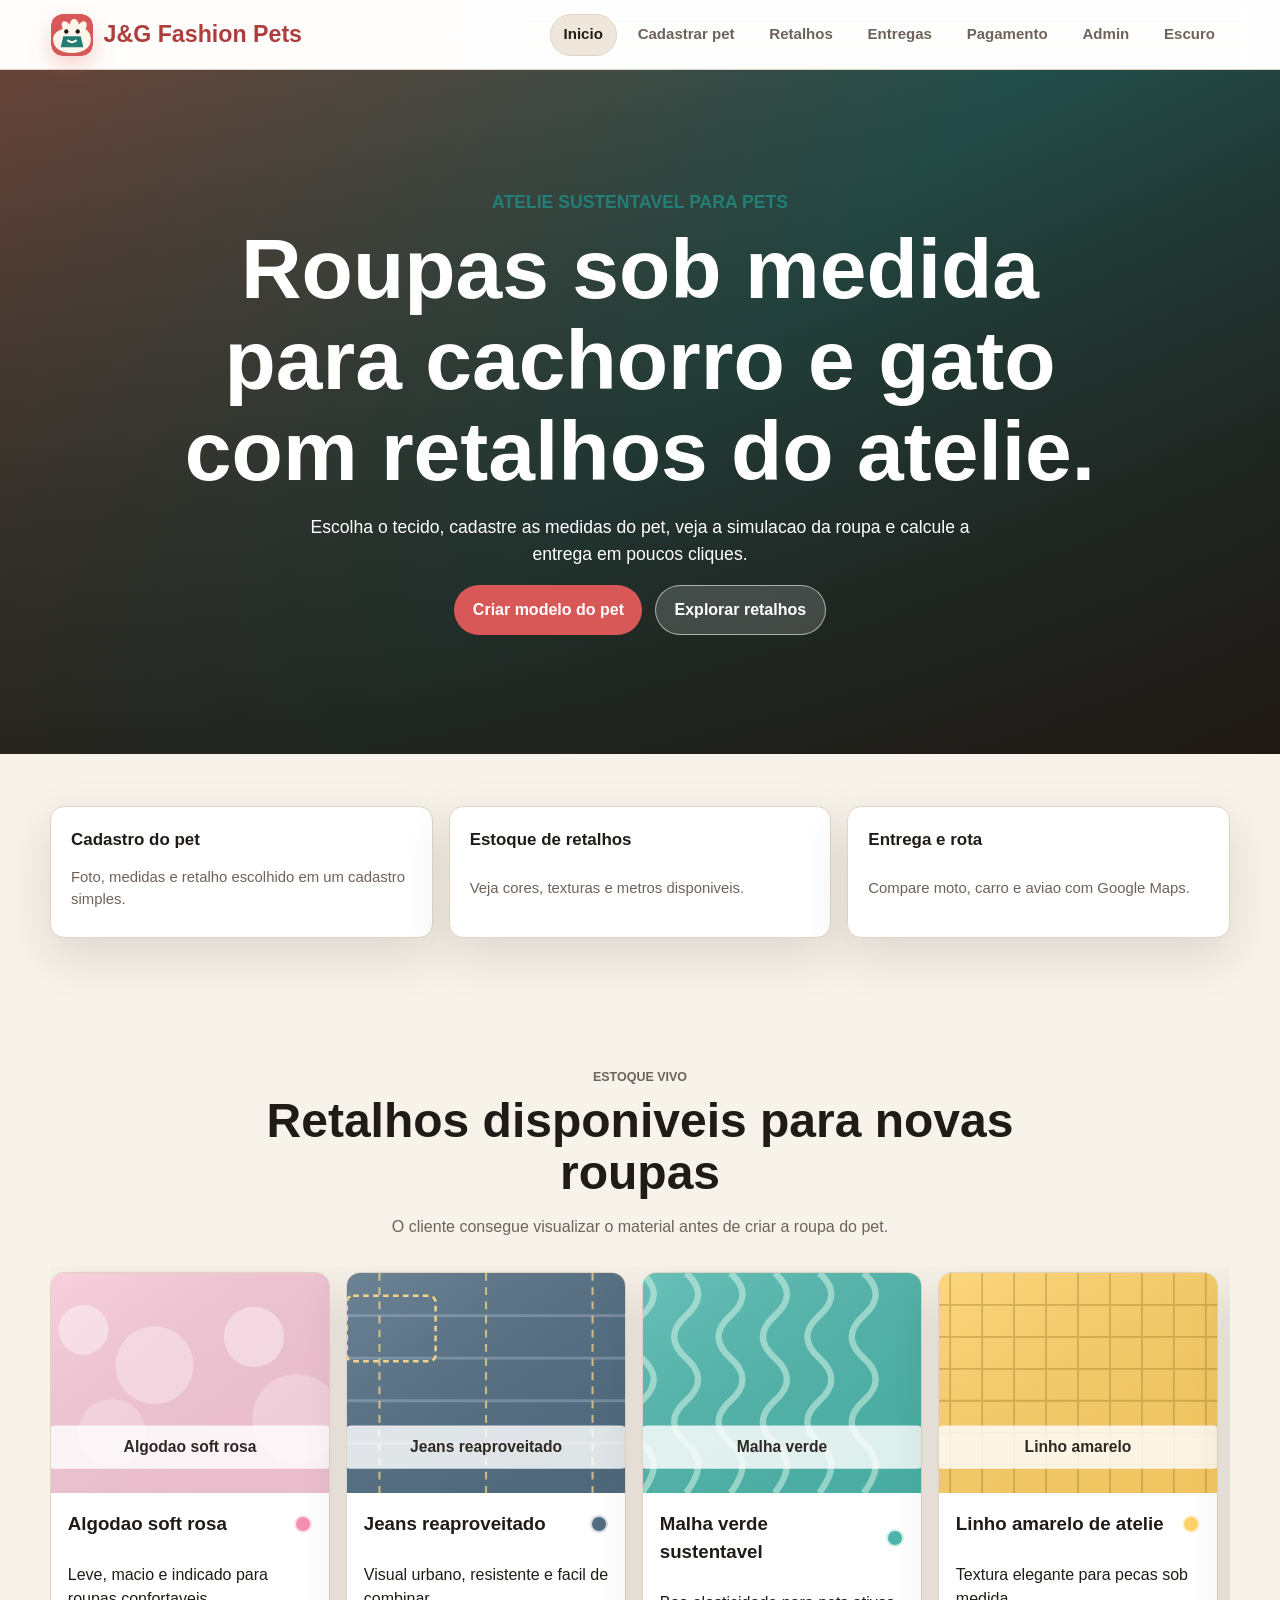
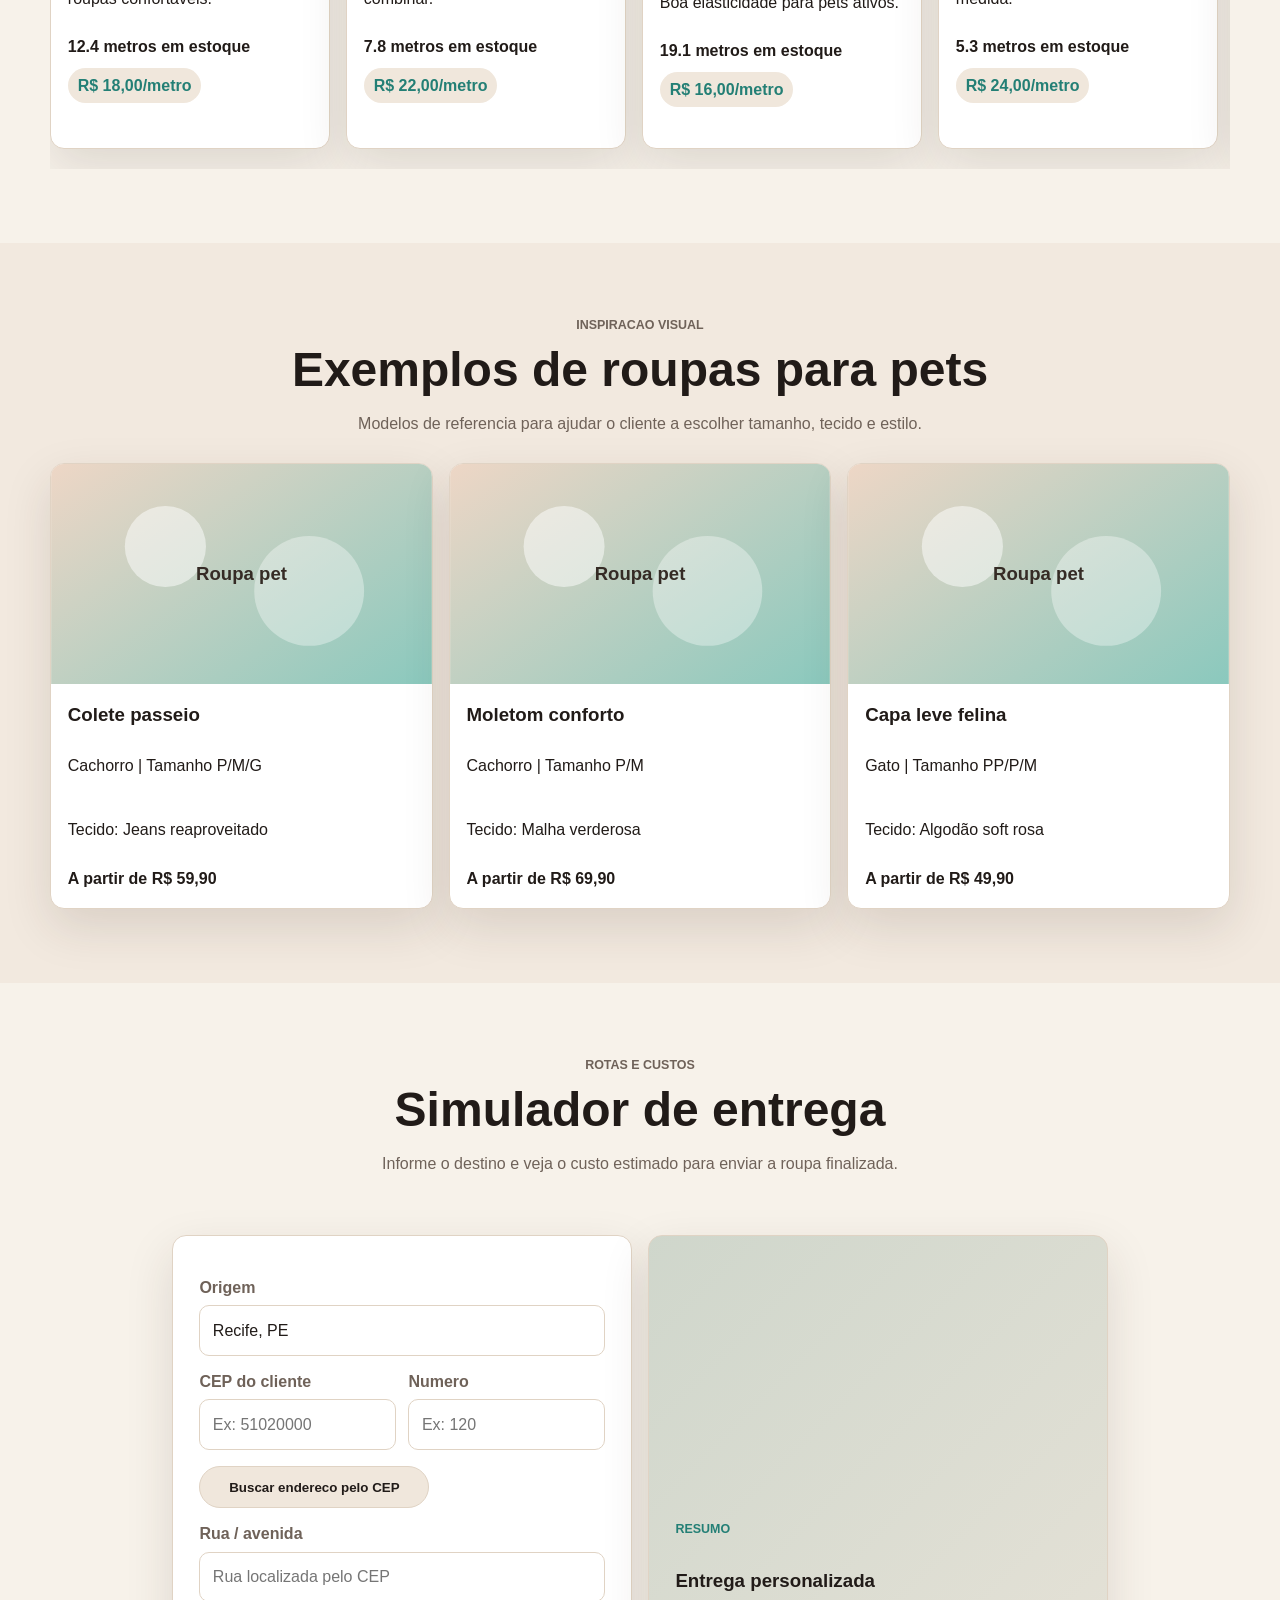
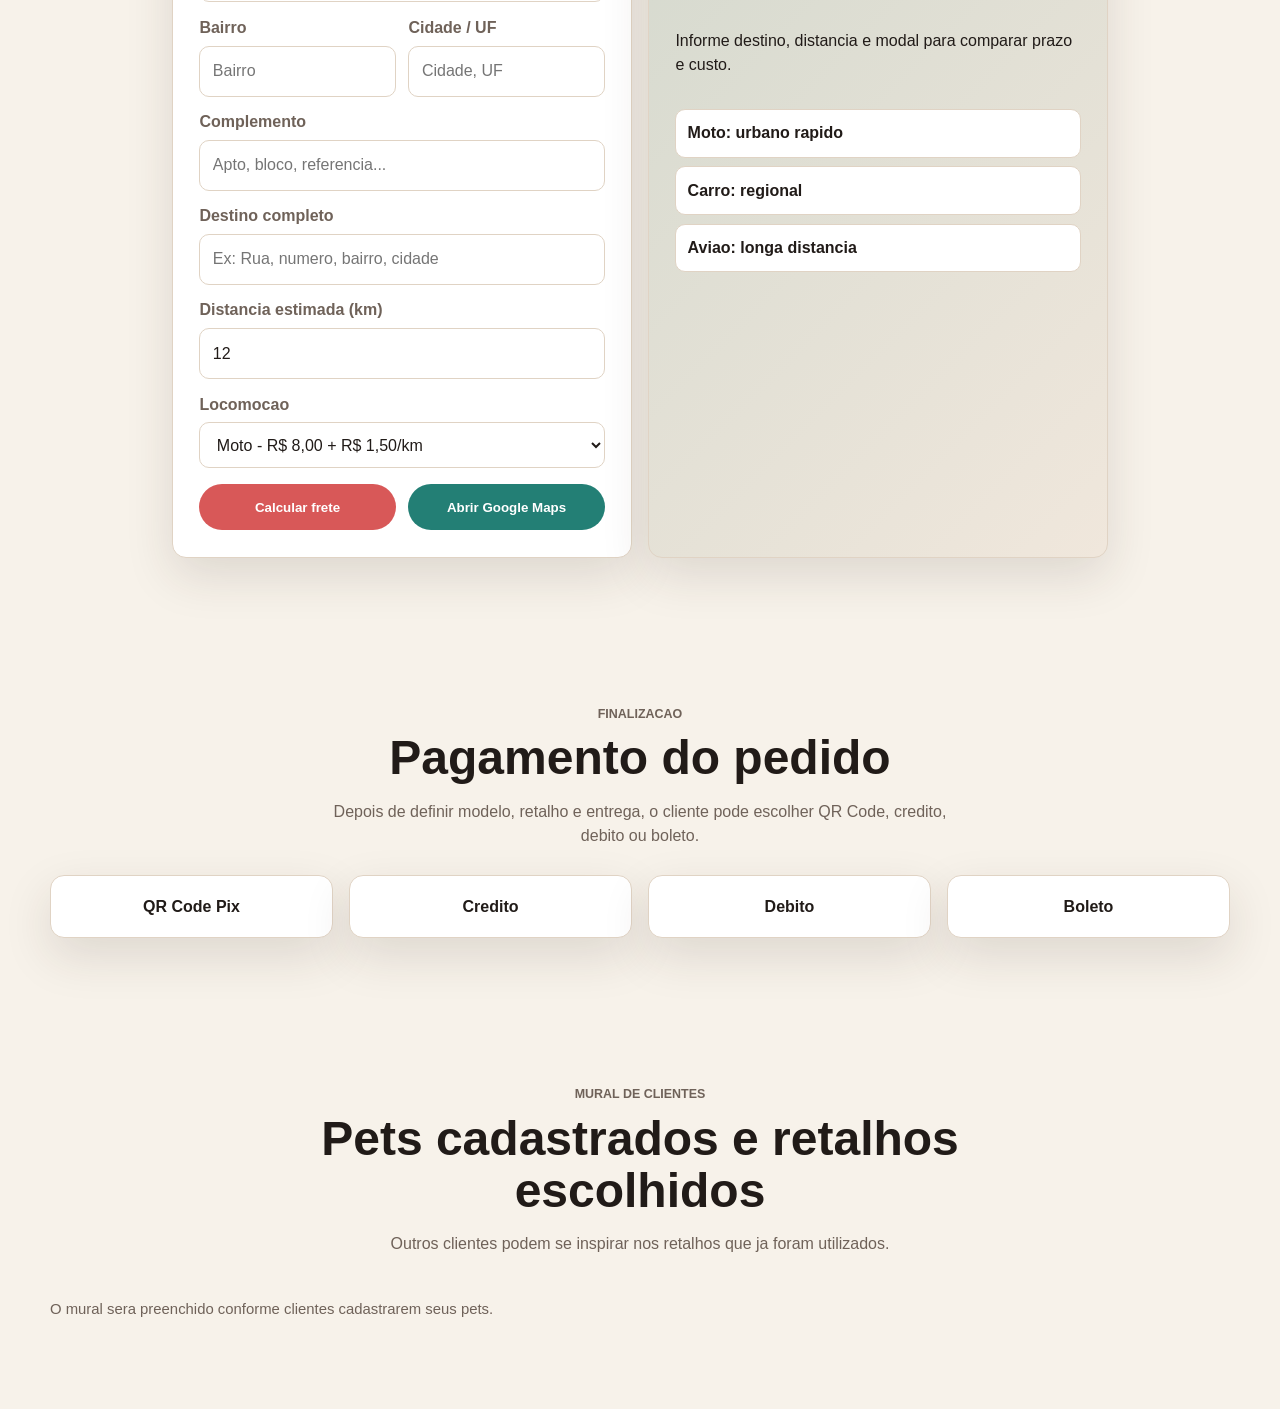
==== frontend/index.html @ 15022a0f "Primeiro commit" ====
﻿<!DOCTYPE html>
<html lang="pt-BR">
<head>
    <meta charset="UTF-8">
    <meta name="viewport" content="width=device-width, initial-scale=1.0">
    <title>J&G Fashion Pets</title>
    <link rel="stylesheet" href="style.css">
</head>
<body>
    <header class="site-header">
        <a class="logo" href="index.html">J&G Fashion Pets</a>
        <nav class="main-nav" aria-label="Navegacao principal">
            <a class="active" href="index.html">Inicio</a>
            <a href="modelador.html">Cadastrar pet</a>
            <a href="retalhos.html">Retalhos</a>
            <a href="#entregas">Entregas</a>
            <a href="pagamento.html">Pagamento</a>
            <a href="admin.html">Admin</a>
            <button class="icon-button" id="theme-toggle" type="button" title="Alternar tema">Tema</button>
        </nav>
    </header>

    <main>
        <section class="hero hero-centered">
            <div class="hero-content">
                <p class="eyebrow hero-eyebrow">Atelie sustentavel para pets</p>
                <h1>Roupas sob medida para cachorro e gato com retalhos do atelie.</h1>
                <p>Escolha o tecido, cadastre as medidas do pet, veja a simulacao da roupa e calcule a entrega em poucos cliques.</p>
                <div class="hero-actions">
                    <a class="button" href="modelador.html">Criar modelo do pet</a>
                    <a class="button ghost" href="retalhos.html">Explorar retalhos</a>
                </div>
            </div>
        </section>

        <section class="quick-links section compact-section" aria-label="Atalhos da aplicacao">
            <a class="quick-card" href="modelador.html">
                <strong>Cadastro do pet</strong>
                <span>Foto, medidas e retalho escolhido em um cadastro simples.</span>
            </a>
            <a class="quick-card" href="retalhos.html">
                <strong>Estoque de retalhos</strong>
                <span>Veja cores, texturas e metros disponiveis.</span>
            </a>
            <a class="quick-card" href="#entregas">
                <strong>Entrega e rota</strong>
                <span>Compare moto, carro e aviao com Google Maps.</span>
            </a>
        </section>

        <section class="section" id="retalhos">
            <div class="section-heading centered">
                <p class="eyebrow">Estoque vivo</p>
                <h2>Retalhos disponiveis para novas roupas</h2>
                <p>O cliente consegue visualizar o material antes de criar a roupa do pet.</p>
            </div>
            <div class="carousel" id="retalhos-carousel" aria-label="Carrossel de retalhos"></div>
        </section>

        <section class="section band-section">
            <div class="section-heading centered">
                <p class="eyebrow">Inspiracao visual</p>
                <h2>Exemplos de roupas para pets</h2>
                <p>Modelos de referencia para ajudar o cliente a escolher tamanho, tecido e estilo.</p>
            </div>
            <div class="cards-grid feature-grid" id="roupas-grid"></div>
        </section>

        <section class="section split-section delivery-section" id="entregas">
            <div class="section-heading centered full-span">
                <p class="eyebrow">Rotas e custos</p>
                <h2>Simulador de entrega</h2>
                <p>Informe o destino e veja o custo estimado para enviar a roupa finalizada.</p>
            </div>

            <form class="panel delivery-form" onsubmit="event.preventDefault(); calcularFreteCompleto();">
                <label for="origem-entrega">Origem</label>
                <input id="origem-entrega" type="text" value="Recife, PE">

                <div class="form-row">
                    <div>
                        <label for="cep-entrega">CEP do cliente</label>
                        <input id="cep-entrega" type="text" inputmode="numeric" placeholder="Ex: 51020000">
                    </div>
                    <div>
                        <label for="numero-entrega">Numero</label>
                        <input id="numero-entrega" type="text" placeholder="Ex: 120">
                    </div>
                </div>

                <button class="button ghost compact-button lookup-button" type="button" onclick="buscarEnderecoPorCep()">Buscar endereco pelo CEP</button>

                <label for="logradouro-entrega">Rua / avenida</label>
                <input id="logradouro-entrega" type="text" placeholder="Rua localizada pelo CEP">

                <div class="form-row">
                    <div>
                        <label for="bairro-entrega">Bairro</label>
                        <input id="bairro-entrega" type="text" placeholder="Bairro">
                    </div>
                    <div>
                        <label for="cidade-entrega">Cidade / UF</label>
                        <input id="cidade-entrega" type="text" placeholder="Cidade, UF">
                    </div>
                </div>

                <label for="complemento-entrega">Complemento</label>
                <input id="complemento-entrega" type="text" placeholder="Apto, bloco, referencia...">

                <label for="destino-entrega">Destino completo</label>
                <input id="destino-entrega" type="text" placeholder="Ex: Rua, numero, bairro, cidade">

                <label for="distancia-km">Distancia estimada (km)</label>
                <input id="distancia-km" type="number" min="1" value="12">

                <label for="modal-transporte">Locomocao</label>
                <select id="modal-transporte">
                    <option value="moto">Moto - R$ 8,00 + R$ 1,50/km</option>
                    <option value="carro">Carro - R$ 20,00 + R$ 2,00/km</option>
                    <option value="aviao">Aviao - R$ 60,00 + R$ 5,00/km</option>
                </select>
                <div class="button-row delivery-buttons">
                    <button class="button" type="submit">Calcular frete</button>
                    <button class="button secondary" type="button" onclick="abrirGoogleMapsCompleto()">Abrir Google Maps</button>
                </div>
            </form>

            <aside class="panel result-panel" id="resultado-logistica-box">
                <p class="eyebrow">Resumo</p>
                <h3>Entrega personalizada</h3>
                <p>Informe destino, distancia e modal para comparar prazo e custo.</p>
                <div class="delivery-options">
                    <span>Moto: urbano rapido</span>
                    <span>Carro: regional</span>
                    <span>Aviao: longa distancia</span>
                </div>
            </aside>
        </section>

        <section class="section payment-preview">
            <div class="section-heading centered">
                <p class="eyebrow">Finalizacao</p>
                <h2>Pagamento do pedido</h2>
                <p>Depois de definir modelo, retalho e entrega, o cliente pode escolher QR Code, credito, debito ou boleto.</p>
            </div>
            <div class="payment-methods">
                <a class="payment-card" href="pagamento.html">QR Code Pix</a>
                <a class="payment-card" href="pagamento.html">Credito</a>
                <a class="payment-card" href="pagamento.html">Debito</a>
                <a class="payment-card" href="pagamento.html">Boleto</a>
            </div>
        </section>

        <section class="section">
            <div class="section-heading centered">
                <p class="eyebrow">Mural de clientes</p>
                <h2>Pets cadastrados e retalhos escolhidos</h2>
                <p>Outros clientes podem se inspirar nos retalhos que ja foram utilizados.</p>
            </div>
            <div class="cards-grid feature-grid" id="mural-container"></div>
        </section>
    </main>

    <script src="js/app.js?v=20260603-wikimedia-pet-clothes"></script>
    <script src="js/maps.js?v=20260603-wikimedia-pet-clothes"></script>
</body>
</html>
---- frontend/style.css ----
:root {
    --bg: #f7f2ea;
    --surface: #ffffff;
    --surface-soft: #f0e7dc;
    --text: #211b18;
    --muted: #6f6259;
    --primary: #d85858;
    --primary-strong: #ad3e3e;
    --secondary: #237f75;
    --accent: #e3ad45;
    --border: #e0d3c4;
    --shadow: 0 18px 48px rgba(56, 40, 28, 0.13);
}

[data-theme="dark"] {
    --bg: #151413;
    --surface: #22211f;
    --surface-soft: #2d2a27;
    --text: #f8f1e8;
    --muted: #c9bdb0;
    --primary: #f47a71;
    --primary-strong: #ff928a;
    --secondary: #72d0c3;
    --accent: #ffd17a;
    --border: #403b36;
    --shadow: 0 18px 48px rgba(0, 0, 0, 0.34);
}

* {
    box-sizing: border-box;
}

html {
    scroll-behavior: smooth;
}

body {
    margin: 0;
    color: var(--text);
    background:
        radial-gradient(circle at top left, color-mix(in srgb, var(--accent) 20%, transparent), transparent 34rem),
        var(--bg);
    font-family: Arial, Helvetica, sans-serif;
    line-height: 1.5;
}

img {
    display: block;
    width: 100%;
}

a {
    color: inherit;
    text-decoration: none;
}

.site-header {
    position: sticky;
    top: 0;
    z-index: 10;
    display: flex;
    align-items: center;
    justify-content: space-between;
    gap: 1rem;
    padding: 0.85rem clamp(1rem, 4vw, 4rem);
    background: color-mix(in srgb, var(--surface) 93%, transparent);
    border-bottom: 1px solid var(--border);
    backdrop-filter: blur(16px);
}

.logo {
    display: inline-flex;
    align-items: center;
    gap: 0.65rem;
    font-size: clamp(1.1rem, 3vw, 1.45rem);
    font-weight: 900;
    color: var(--primary-strong);
    white-space: nowrap;
}

.logo::before {
    content: "";
    width: 42px;
    height: 42px;
    flex: 0 0 42px;
    border-radius: 12px;
    background:
        url("data:image/svg+xml,%3Csvg xmlns='http://www.w3.org/2000/svg' viewBox='0 0 96 96'%3E%3Crect width='96' height='96' rx='24' fill='%23d85858'/%3E%3Cpath d='M27 34c-8-16 4-24 15-10 4-17 18-17 22 0 11-14 23-6 15 10 8 5 12 14 12 25 0 18-16 30-43 30S5 77 5 59c0-11 5-20 22-25Z' fill='%23fff6eb'/%3E%3Cpath d='M28 51h40l6 25H22l6-25Z' fill='%23237f75'/%3E%3Ccircle cx='35' cy='40' r='5' fill='%23211b18'/%3E%3Ccircle cx='61' cy='40' r='5' fill='%23211b18'/%3E%3Cpath d='M39 61c7 5 11 5 18 0' stroke='%23fff6eb' stroke-width='5' fill='none' stroke-linecap='round'/%3E%3C/svg%3E")
        center / cover;
    box-shadow: 0 10px 22px rgba(216, 88, 88, 0.25);
}

.main-nav {
    display: flex;
    align-items: center;
    justify-content: flex-end;
    flex-wrap: wrap;
    gap: 0.45rem;
}

.main-nav a,
.icon-button {
    border: 1px solid transparent;
    border-radius: 999px;
    padding: 0.55rem 0.8rem;
    color: var(--muted);
    font: inherit;
    font-size: 0.94rem;
    font-weight: 800;
    background: transparent;
    cursor: pointer;
}

.main-nav a:hover,
.main-nav a.active,
.icon-button:hover {
    color: var(--text);
    border-color: var(--border);
    background: var(--surface-soft);
}

.hero {
    min-height: 76vh;
    display: grid;
    place-items: center;
    padding: clamp(3.5rem, 9vw, 7.5rem) clamp(1rem, 5vw, 5rem);
    background:
        linear-gradient(180deg, rgba(31, 22, 17, 0.2), rgba(31, 22, 17, 0.78)),
        url("https://images.unsplash.com/photo-1601758124510-52d02ddb7cbd?auto=format&fit=crop&w=1400&q=70") center/cover,
        linear-gradient(135deg, #7a4f43 0%, #245d59 52%, #1f2523 100%);
    color: #ffffff;
    text-align: center;
}

.admin-hero {
    background:
        radial-gradient(circle at 18% 20%, rgba(255, 209, 122, 0.32), transparent 13rem),
        linear-gradient(135deg, #5a342f 0%, #235a55 54%, #1d2321 100%);
}

.admin-hero .hero-content {
    width: min(820px, 100%);
}

.admin-hero h1 {
    font-size: clamp(2rem, 5.5vw, 4rem);
}

.compact-hero {
    min-height: 46vh;
    padding-top: clamp(3rem, 7vw, 5rem);
    padding-bottom: clamp(3rem, 7vw, 5rem);
}

.hero-content {
    width: min(920px, 100%);
}

.hero h1,
.section-heading h2,
.panel h1,
.panel h2,
.page-intro h1 {
    margin: 0;
    line-height: 1.08;
}

.hero h1 {
    font-size: clamp(2.35rem, 7vw, 5.25rem);
}

.hero p {
    max-width: 680px;
    margin-left: auto;
    margin-right: auto;
    font-size: 1.1rem;
}

.hero-eyebrow {
    color: #ffe0a3;
}

.hero-actions,
.button-row,
.form-row {
    display: flex;
    flex-wrap: wrap;
    justify-content: center;
    gap: 0.8rem;
}

.button {
    display: inline-flex;
    align-items: center;
    justify-content: center;
    min-height: 46px;
    border: 0;
    border-radius: 999px;
    padding: 0.78rem 1.15rem;
    background: var(--primary);
    color: #ffffff;
    font-weight: 900;
    cursor: pointer;
    transition: transform 0.18s ease, box-shadow 0.18s ease, background 0.18s ease;
}

.compact-button {
    min-height: 42px;
    padding: 0.62rem 1rem;
    width: auto;
}

.button:hover {
    background: var(--primary-strong);
    transform: translateY(-2px);
    box-shadow: 0 12px 24px rgba(56, 40, 28, 0.16);
}

.button.ghost {
    color: var(--text);
    background: var(--surface-soft);
    border: 1px solid var(--border);
}

.hero .button.ghost {
    color: #ffffff;
    background: rgba(255, 255, 255, 0.16);
    border-color: rgba(255, 255, 255, 0.56);
}

.button.secondary {
    background: var(--secondary);
}

.button.danger {
    background: #c84646;
}

.section {
    width: min(1180px, calc(100% - 2rem));
    margin: 0 auto;
    padding: clamp(2.6rem, 6vw, 4.6rem) 0;
}

.compact-section {
    padding-top: clamp(1.4rem, 4vw, 2rem);
    padding-bottom: clamp(1.4rem, 4vw, 2rem);
}

.section-heading,
.page-intro {
    max-width: 780px;
    margin: 0 auto 1.7rem;
    text-align: center;
}

.section-heading p,
.page-intro p {
    margin-left: auto;
    margin-right: auto;
    max-width: 650px;
    color: var(--muted);
}

.section-heading h2,
.panel h1,
.page-intro h1 {
    font-size: clamp(1.8rem, 4vw, 3rem);
}

.eyebrow {
    margin: 0 0 0.55rem;
    color: var(--secondary);
    font-size: 0.78rem;
    font-weight: 900;
    letter-spacing: 0;
    text-transform: uppercase;
}

.quick-links {
    display: grid;
    grid-template-columns: repeat(3, minmax(0, 1fr));
    gap: 1rem;
    margin-top: 1.25rem;
    margin-bottom: 1.5rem;
    position: relative;
    z-index: 2;
}

.quick-card,
.fabric-card,
.pet-card,
.panel,
.admin-tile,
.payment-card {
    border: 1px solid var(--border);
    border-radius: 14px;
    background: var(--surface);
    box-shadow: var(--shadow);
}

.quick-card {
    display: grid;
    gap: 0.35rem;
    min-height: 132px;
    padding: 1.25rem;
    transition: transform 0.18s ease, border-color 0.18s ease;
}

.admin-tile,
.payment-card {
    display: grid;
    gap: 0.4rem;
    padding: 1.15rem;
    transition: transform 0.18s ease, border-color 0.18s ease;
}

.admin-tile:hover,
.payment-card:hover {
    transform: translateY(-3px);
    border-color: var(--secondary);
}

.quick-card:hover {
    transform: translateY(-3px);
    border-color: var(--secondary);
}

.quick-card strong {
    font-size: 1.06rem;
}

.quick-card span,
.small-text,
.model-summary {
    color: var(--muted);
    font-size: 0.93rem;
}

.carousel {
    display: grid;
    grid-auto-flow: column;
    grid-auto-columns: minmax(280px, 31.5%);
    gap: 1rem;
    overflow-x: auto;
    padding: 0.35rem 0 1.25rem;
    scroll-snap-type: x mandatory;
}

.fabric-card,
.pet-card {
    overflow: hidden;
    scroll-snap-align: start;
}

.fabric-card img,
.pet-card img {
    height: 220px;
    object-fit: cover;
    background: var(--surface-soft);
}

.fabric-card h3,
.pet-card h3 {
    margin: 0;
}

.card-body {
    display: grid;
    gap: 0.55rem;
    padding: 1.05rem;
}

.stock-row,
.crud-item {
    display: flex;
    align-items: center;
    justify-content: space-between;
    gap: 1rem;
}

.swatch {
    display: inline-block;
    flex: 0 0 auto;
    width: 18px;
    height: 18px;
    border: 2px solid rgba(255, 255, 255, 0.75);
    border-radius: 999px;
    vertical-align: middle;
}

.cards-grid,
.split-section,
.workspace {
    display: grid;
    grid-template-columns: repeat(auto-fit, minmax(280px, 1fr));
    gap: 1rem;
}

.feature-grid {
    align-items: stretch;
}

.band-section {
    width: 100%;
    max-width: none;
    padding-left: max(1rem, calc((100vw - 1180px) / 2));
    padding-right: max(1rem, calc((100vw - 1180px) / 2));
    background: color-mix(in srgb, var(--surface-soft) 72%, transparent);
}

.delivery-section {
    align-items: stretch;
    grid-template-columns: minmax(320px, 460px) minmax(320px, 460px);
    justify-content: center;
    max-width: 1040px;
}

.full-span {
    grid-column: 1 / -1;
}

.panel {
    padding: clamp(1.15rem, 3vw, 1.65rem);
}

.delivery-form,
.result-panel {
    min-height: 100%;
}

.delivery-buttons {
    justify-content: stretch;
    margin-top: 1rem;
}

.lookup-button {
    margin: 0.75rem auto 0.25rem;
}

.delivery-buttons .button {
    flex: 1 1 190px;
    white-space: nowrap;
}

.result-panel {
    display: grid;
    align-content: center;
    background:
        linear-gradient(135deg, color-mix(in srgb, var(--secondary) 16%, transparent), transparent),
        var(--surface-soft);
}

.delivery-options {
    display: grid;
    gap: 0.55rem;
    margin-top: 1rem;
}

.delivery-options span {
    padding: 0.7rem;
    border: 1px solid var(--border);
    border-radius: 10px;
    background: var(--surface);
    font-weight: 800;
}

label {
    display: block;
    margin: 0.85rem 0 0.35rem;
    color: var(--muted);
    font-weight: 800;
}

input,
select {
    width: 100%;
    min-height: 46px;
    border: 1px solid var(--border);
    border-radius: 10px;
    padding: 0.78rem;
    color: var(--text);
    background: var(--surface);
    font: inherit;
}

.form-row {
    justify-content: stretch;
}

.form-actions,
.back-actions {
    display: flex;
    flex-wrap: wrap;
    justify-content: center;
    gap: 0.75rem;
    margin-top: 1.25rem;
}

.form-row > div {
    flex: 1 1 160px;
}

.preview-panel {
    min-height: 520px;
    text-align: center;
}

.pet-stage {
    display: grid;
    place-items: center;
    min-height: 340px;
    margin: 1rem 0;
    border: 1px dashed var(--secondary);
    border-radius: 14px;
    background:
        radial-gradient(circle at center, color-mix(in srgb, var(--accent) 18%, transparent), transparent 70%),
        var(--surface-soft);
    overflow: hidden;
}

.pet-avatar {
    position: relative;
    width: 180px;
    height: 210px;
    transition: transform 0.2s ease;
}

.pet-head,
.pet-body,
.pet-ear,
.clothes-layer {
    position: absolute;
    display: block;
}

.pet-head {
    top: 0;
    left: 50%;
    width: 92px;
    height: 82px;
    transform: translateX(-50%);
    border-radius: 50%;
    background: #b98f64;
}

.pet-body {
    left: 50%;
    bottom: 0;
    width: 150px;
    height: 145px;
    transform: translateX(-50%);
    border-radius: 48% 48% 36% 36%;
    background: #caa27a;
}

.pet-ear {
    top: 6px;
    width: 42px;
    height: 62px;
    background: #8b6746;
}

.pet-ear.left {
    left: 28px;
    border-radius: 70% 30% 60% 40%;
    transform: rotate(-24deg);
}

.pet-ear.right {
    right: 28px;
    border-radius: 30% 70% 40% 60%;
    transform: rotate(24deg);
}

.clothes-layer {
    left: 50%;
    bottom: 18px;
    z-index: 2;
    width: 120px;
    height: 92px;
    transform: translateX(-50%);
    border-radius: 22px 22px 34px 34px;
    background: var(--primary);
    border: 3px solid rgba(255, 255, 255, 0.55);
}

.pet-avatar.cat .pet-head {
    border-radius: 42% 42% 48% 48%;
    background: #8f8f86;
}

.pet-avatar.cat .pet-ear {
    width: 44px;
    height: 44px;
    clip-path: polygon(50% 0, 0 100%, 100% 100%);
    background: #6f6f68;
}

.pet-avatar.cat .pet-body {
    border-radius: 44% 44% 28% 28%;
    background: #a8a89e;
}

.crud-list {
    display: grid;
    gap: 0.7rem;
    max-height: 480px;
    overflow: auto;
}

.crud-item {
    padding: 0.8rem;
    border: 1px solid var(--border);
    border-radius: 10px;
    background: var(--surface-soft);
}

.crud-actions {
    display: flex;
    flex-wrap: wrap;
    justify-content: flex-end;
    gap: 0.4rem;
}

.mini-button {
    border: 0;
    border-radius: 999px;
    padding: 0.45rem 0.65rem;
    color: #ffffff;
    background: var(--secondary);
    cursor: pointer;
}

.mini-button.delete {
    background: #c84646;
}

.auth-page {
    min-height: calc(100vh - 74px);
    display: grid;
    place-items: center;
    padding: 1rem;
}

.auth-card,
.admin-dashboard {
    width: min(620px, 100%);
}

.admin-grid {
    display: grid;
    grid-template-columns: repeat(auto-fit, minmax(230px, 1fr));
    gap: 0.8rem;
    margin: 1rem 0;
}

.admin-grid article,
.admin-grid a {
    display: grid;
    gap: 0.25rem;
    padding: 1rem;
    border-radius: 12px;
    background: var(--surface-soft);
}

.auth-section {
    display: grid;
    justify-items: center;
}

.auth-card {
    text-align: center;
}

.auth-card label {
    text-align: left;
}

.auth-card .button,
.admin-dashboard > .button,
.panel > .button {
    width: min(230px, 100%);
    margin: 1rem auto 0;
}

.checkout-section {
    grid-template-columns: minmax(300px, 440px) minmax(320px, 1fr);
    align-items: start;
}

.admin-dashboard {
    width: min(980px, 100%);
}

.admin-workspace {
    grid-template-columns: minmax(300px, 430px) minmax(320px, 1fr);
    align-items: start;
}

.table-list {
    display: grid;
    gap: 0.75rem;
    margin-top: 1rem;
}

.table-list article {
    display: flex;
    justify-content: space-between;
    gap: 1rem;
    padding: 0.85rem;
    border: 1px solid var(--border);
    border-radius: 12px;
    background: var(--surface-soft);
}

.table-list span {
    color: var(--muted);
    text-align: right;
}

.stats-grid {
    grid-template-columns: repeat(auto-fit, minmax(220px, 1fr));
}

.stat-card {
    display: grid;
    gap: 0.3rem;
    text-align: center;
}

.stat-card strong {
    font-size: clamp(1.8rem, 4vw, 3rem);
}

.payment-methods {
    display: grid;
    grid-template-columns: repeat(auto-fit, minmax(150px, 1fr));
    gap: 1rem;
}

.payment-methods.vertical {
    grid-template-columns: 1fr;
}

.payment-card {
    border: 1px solid var(--border);
    color: var(--text);
    font: inherit;
    font-weight: 900;
    text-align: center;
    cursor: pointer;
    min-height: 58px;
    place-items: center;
    width: 100%;
}

.payment-card span {
    color: var(--muted);
    font-size: 0.92rem;
    font-weight: 700;
}

.payment-card.selected {
    border-color: var(--secondary);
    background: color-mix(in srgb, var(--secondary) 10%, var(--surface));
    box-shadow: 0 14px 28px rgba(35, 127, 117, 0.14);
}

.price-tag {
    width: fit-content;
    border-radius: 999px;
    padding: 0.35rem 0.62rem;
    background: var(--surface-soft);
    color: var(--secondary);
    font-weight: 900;
}

.payment-details {
    margin-top: 1rem;
    padding: 1rem;
    border: 1px solid var(--border);
    border-radius: 12px;
    background: var(--surface-soft);
}

.qr-preview {
    width: 150px;
    height: 150px;
    margin: 1.2rem auto 0;
    border: 10px solid var(--surface);
    border-radius: 12px;
    background:
        linear-gradient(90deg, var(--text) 12px, transparent 12px) 0 0 / 30px 30px,
        linear-gradient(var(--text) 12px, transparent 12px) 0 0 / 30px 30px,
        var(--surface-soft);
    box-shadow: var(--shadow);
}

.smart-qr {
    position: relative;
}

.smart-qr::after {
    content: attr(data-qr-text);
    position: absolute;
    left: 50%;
    bottom: -2.3rem;
    width: max-content;
    max-width: 240px;
    transform: translateX(-50%);
    color: var(--muted);
    font-size: 0.78rem;
    font-weight: 800;
}

@media (max-width: 860px) {
    .site-header {
        align-items: flex-start;
        flex-direction: column;
    }

    .main-nav {
        justify-content: flex-start;
    }

    .quick-links {
        grid-template-columns: 1fr;
        margin-top: 0;
    }

    .carousel {
        grid-auto-columns: minmax(260px, 84%);
    }

    .delivery-section {
        grid-template-columns: 1fr;
        max-width: min(100% - 1rem, 560px);
    }

    .admin-workspace {
        grid-template-columns: 1fr;
    }

    .checkout-section {
        grid-template-columns: 1fr;
    }

    .table-list article {
        flex-direction: column;
    }

    .table-list span {
        text-align: left;
    }
}

@media (max-width: 560px) {
    .section {
        width: min(100% - 1rem, 1180px);
    }

    .hero {
        min-height: 82vh;
        padding-left: 1rem;
        padding-right: 1rem;
    }

    .main-nav a,
    .icon-button {
        padding: 0.48rem 0.62rem;
        font-size: 0.88rem;
    }

    .button,
    .button-row .button {
        width: 100%;
    }

    .stock-row,
    .crud-item {
        align-items: flex-start;
        flex-direction: column;
    }

    .crud-actions {
        width: 100%;
        justify-content: flex-start;
    }
}
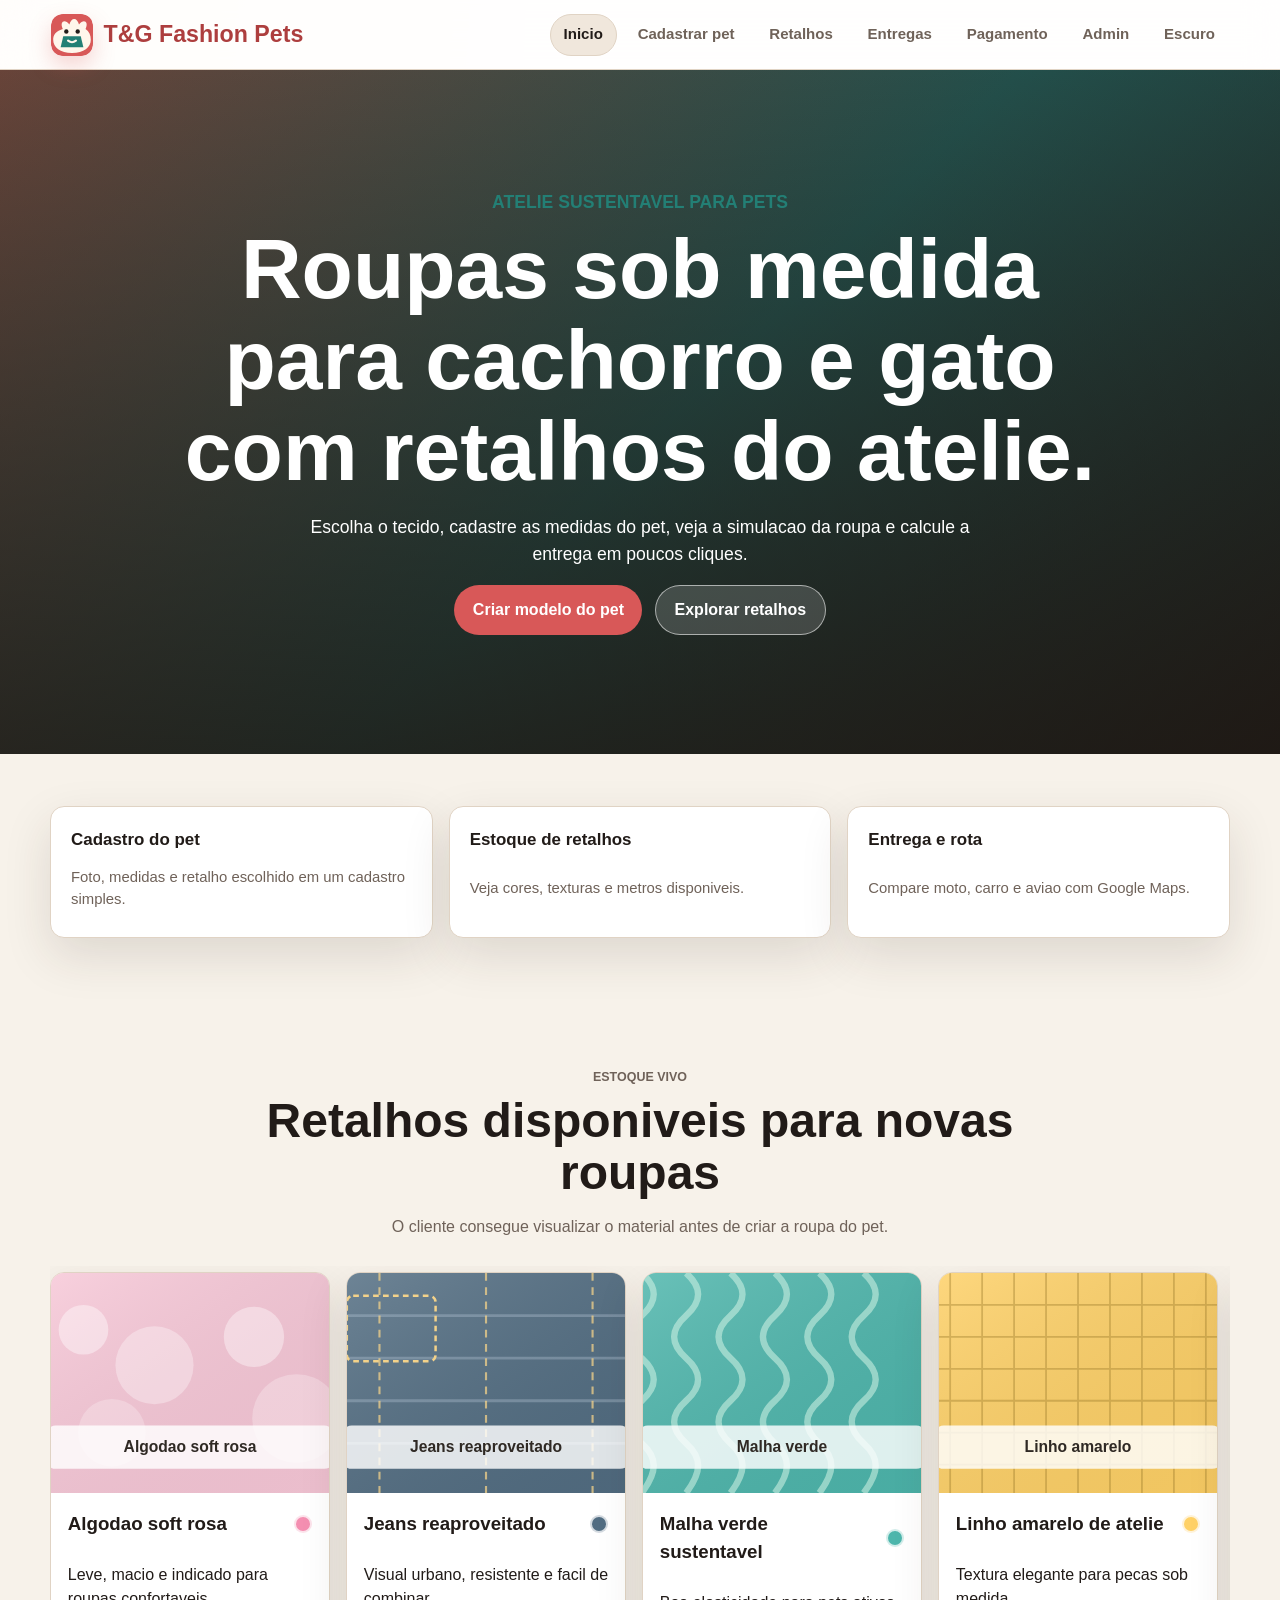
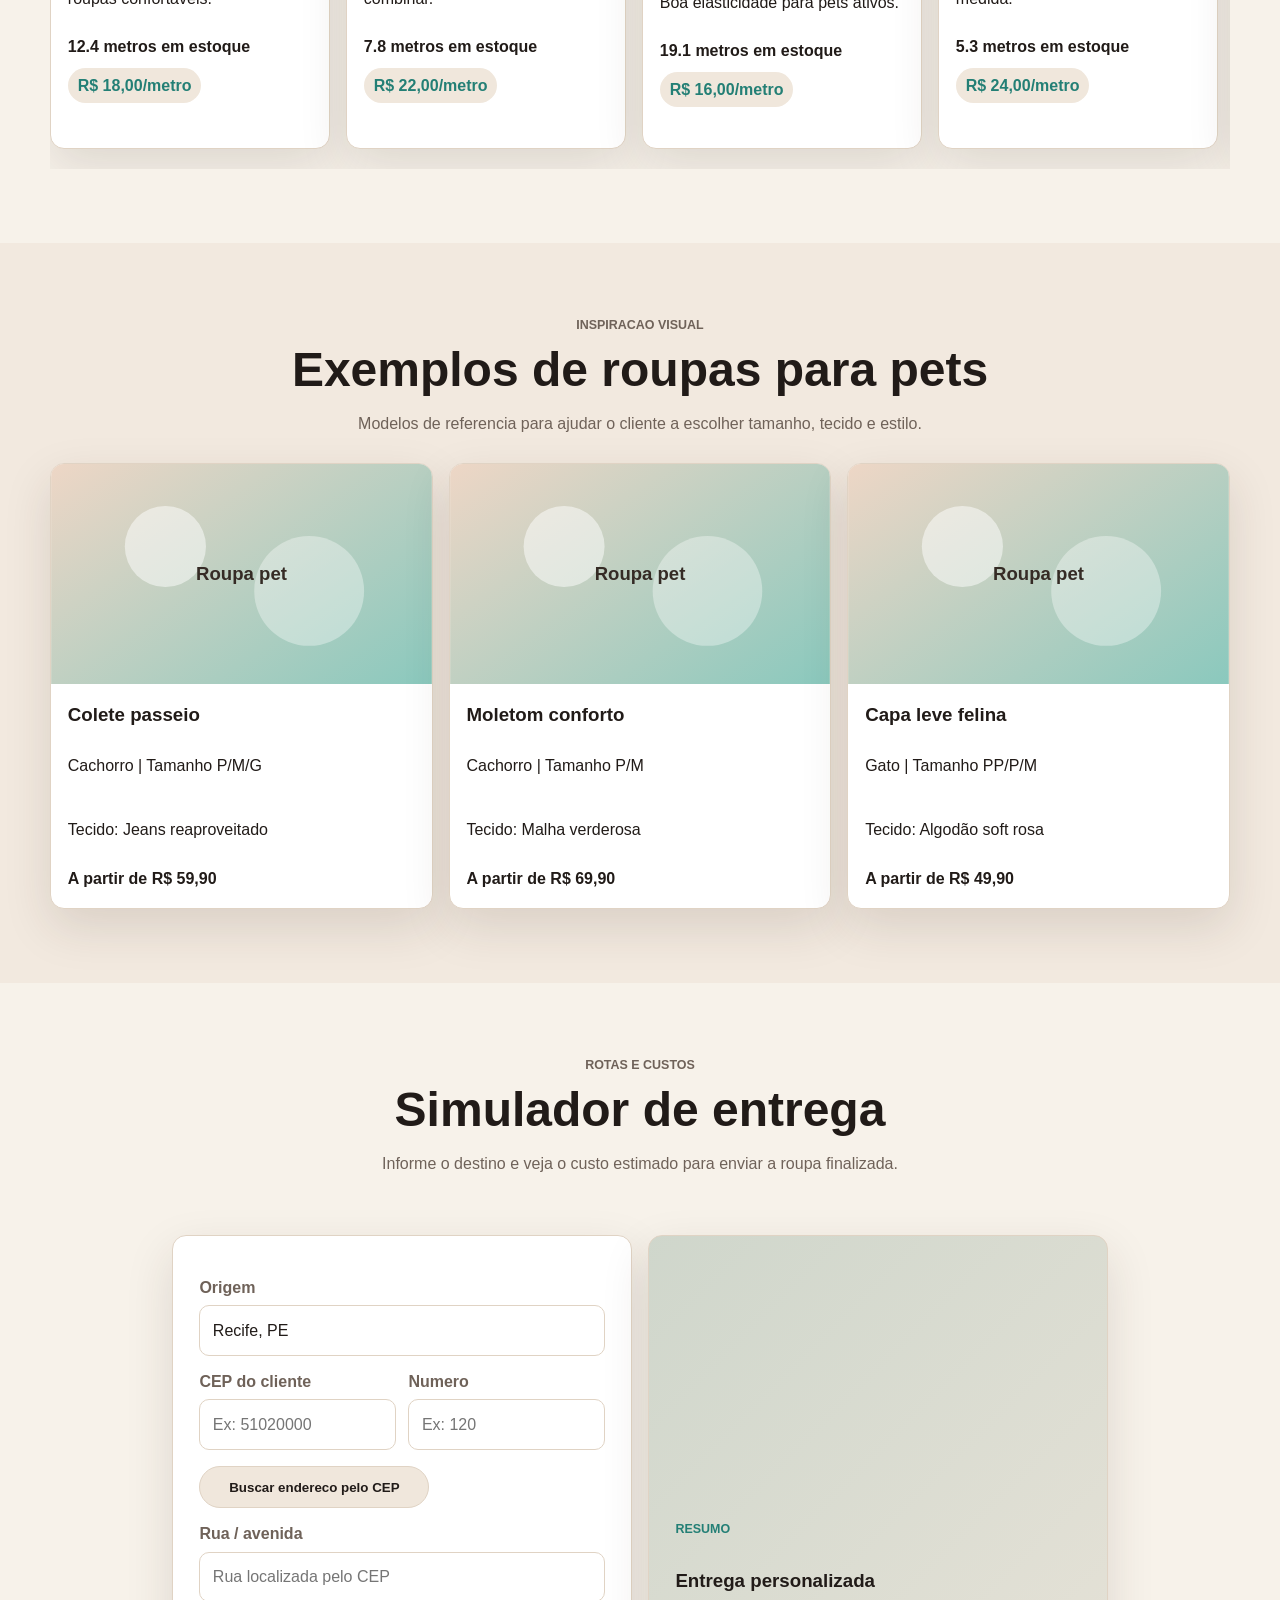
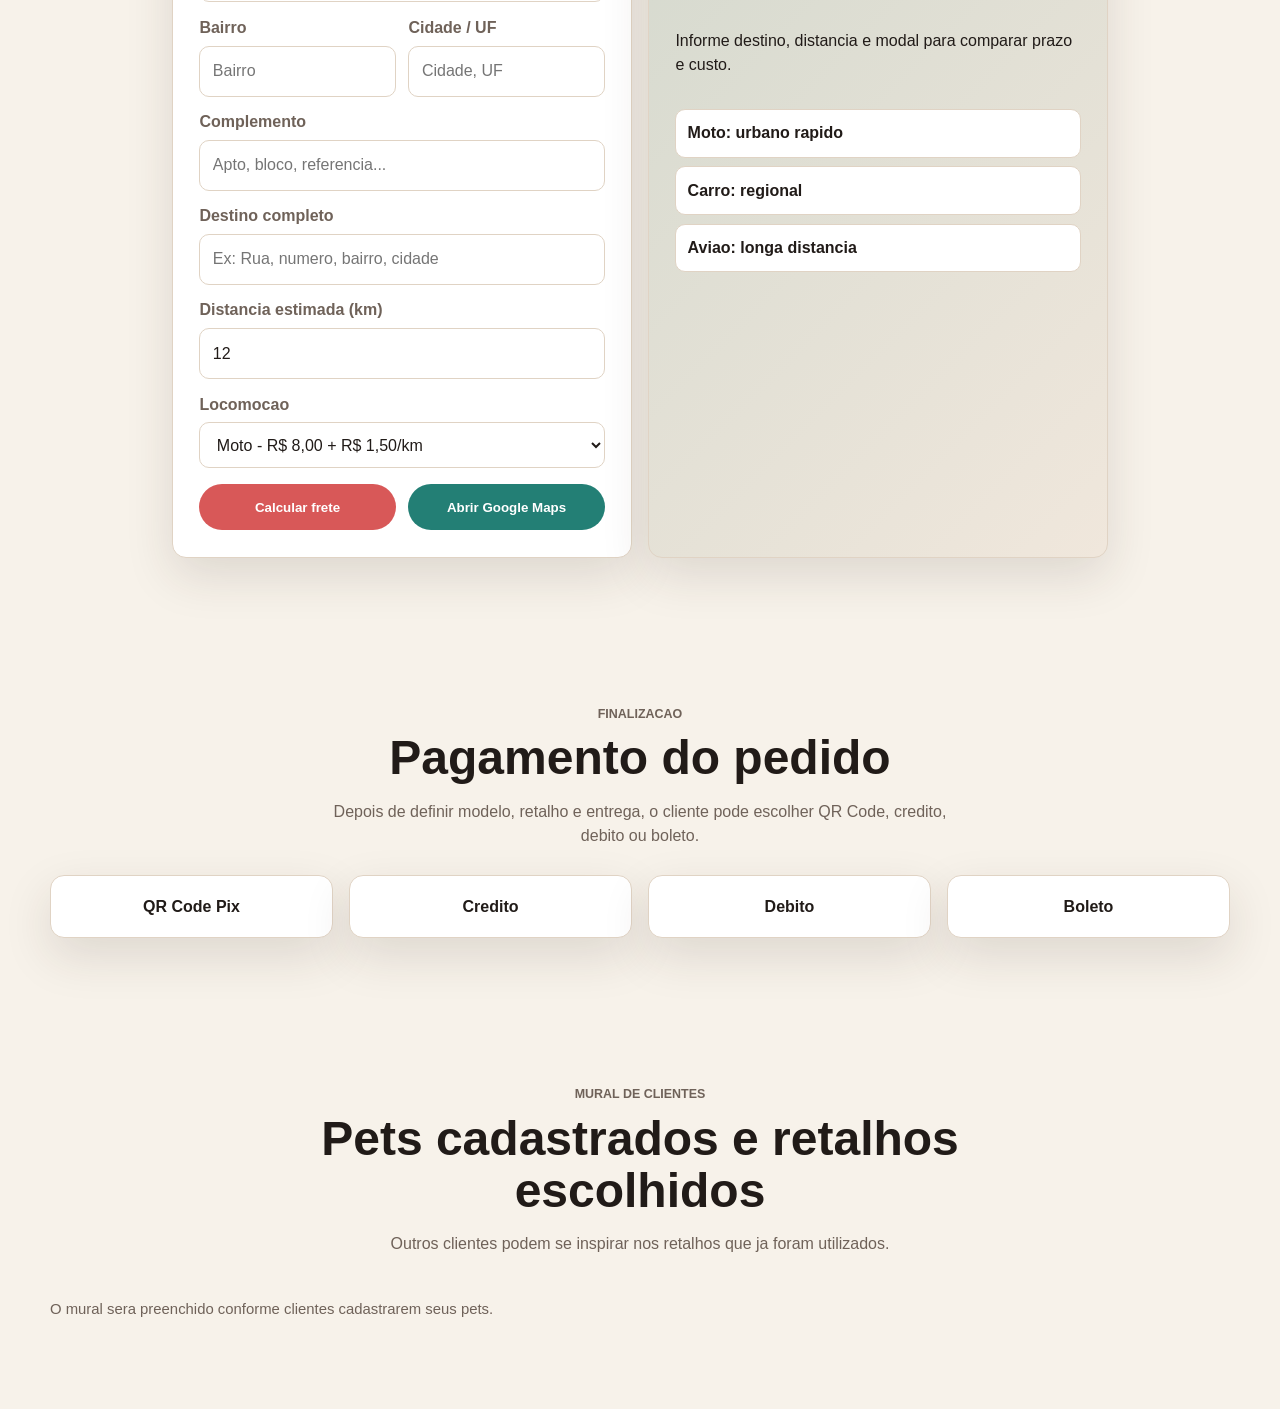
==== commit 5878c179: "Update frontend branding to T&G" ====
--- a/frontend/index.html
+++ b/frontend/index.html
@@ -3,12 +3,12 @@
 <head>
     <meta charset="UTF-8">
     <meta name="viewport" content="width=device-width, initial-scale=1.0">
-    <title>J&G Fashion Pets</title>
+    <title>T&G Fashion Pets</title>
     <link rel="stylesheet" href="style.css">
 </head>
 <body>
     <header class="site-header">
-        <a class="logo" href="index.html">J&G Fashion Pets</a>
+        <a class="logo" href="index.html">T&G Fashion Pets</a>
         <nav class="main-nav" aria-label="Navegacao principal">
             <a class="active" href="index.html">Inicio</a>
             <a href="modelador.html">Cadastrar pet</a>
